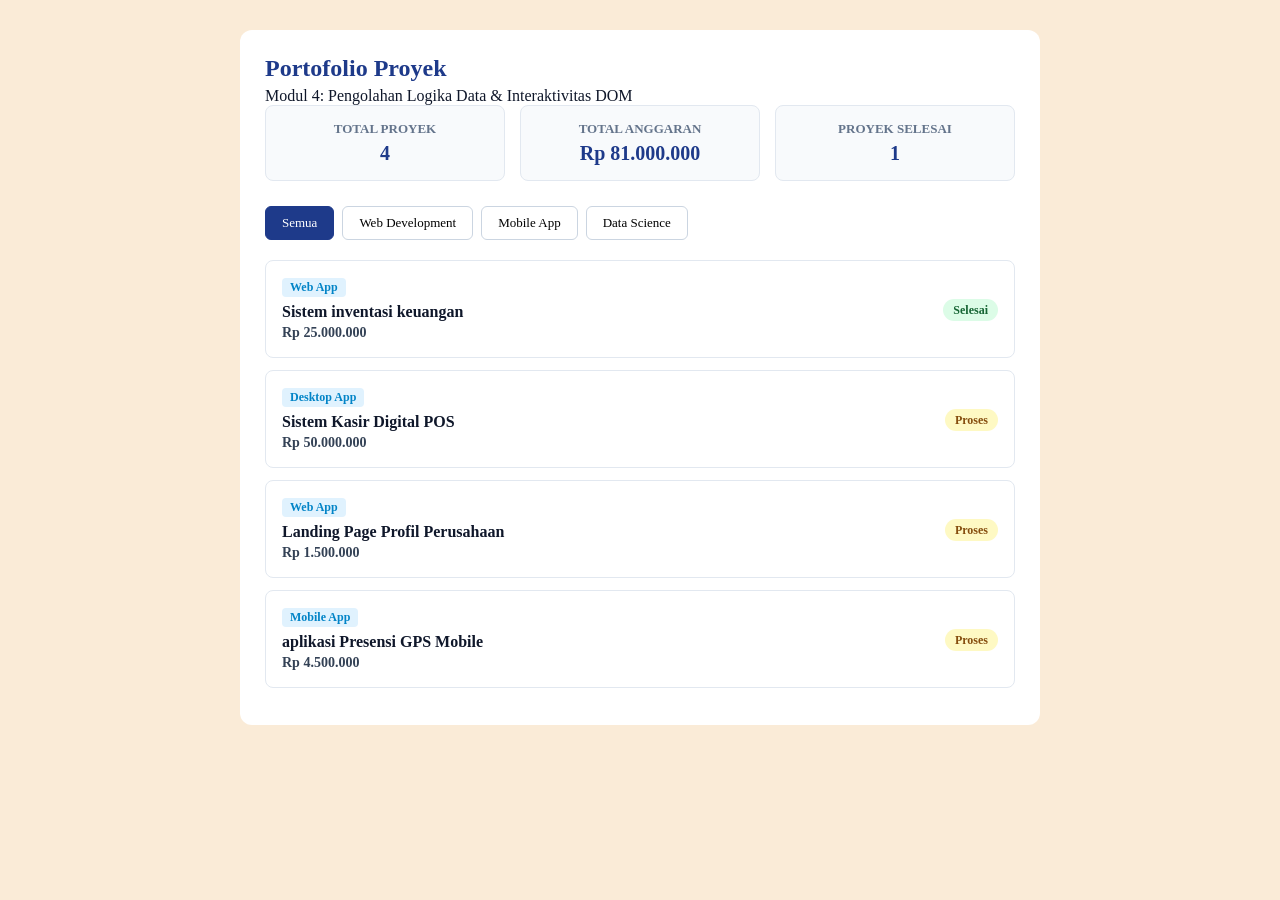
==== modul-4/index.html @ a642f45d "Menyelesaikan praktik modul 4 logika javascript & integrasi DOM" ====
<!doctype html>
<html lang="id">
  <head>
    <meta charset="UTF-8" />
    <meta name="viewport" content="width=device-width, initial-scale=1.0" />
    <title>Dashboard Portofolio Proyek - MOdul 4</title>
    <style>
      * {
        box-sizing: border-box;
        margin: 0;
        padding: 0;
        font-family: "Segoe UI", Tahoma, Geneva, sans-serifl;
      }
      body {
        background-color: antiquewhite;
        color: #0f172a;
        padding: 30px 15px;
      }
      .container {
        max-width: 800px;
        margin: 0 auto;
        background: #ffffff;
        border-radius: 12px;
        padding: 25px;
        box-shadow: 0 4px 6px rgbaa(0, 0, 0, 0.1);
      }
      h1 {
        color: #1e3a8a;
        font-size: 24px;
        margin-bottom: 5px;
      }
      p.subtitlle {
        color: #64748b;
        margin-bottom: 20px;
        font-size: 14px;
      }
      .stats-grid {
        display: grid;
        grid-template-columns: repeat(auto-fit, minmax(200px, 1fr));
        gap: 15px;
        margin-bottom: 25px;
      }
      .stat-card {
        background: #f8fafc;
        border: 1px solid #e2e8f0;
        border-radius: 8px;
        padding: 15px;
        text-align: center;
      }
      .stat-card h3 {
        font-size: 13px;
        color: #64748b;
        text-transform: uppercase;
        margin-bottom: 5px;
      }
      .stat-card p {
        font-size: 20px;
        font-weight: bold;
        color: #1e3a8a;
      }
      .filter-group {
        display: flex;
        gap: 8px;
        margin-bottom: 20px;
        flex-wrap: wrap;
      }
      .btn-filter {
        padding: 8px 16px;
        border: 1px solid #cbd5e1;
        background: #ffffff;
        border-radius: 6px;
        cursor: pointer;
        font-size: 13px;
        font-weight: 500;
        transition: all 0.2s;
      }
      .btn-filter.active,
      .btn-filter:hover {
        background: #1e3a8a;
        color: #ffffff;
        border-color: #1e3a8a;
      }
      .project-card {
        border: 1px solid #e2e8f0;
        border-radius: 8px;
        padding: 16px;
        margin-bottom: 12px;
        display: flex;
        justify-content: space-between;
        align-items: center;
        background: #ffffff;
        transition: transform 0.15s ease;
      }
      .project-card:hover {
        transform: translateY(-2px);
        box-shadow: 0 4px 6px rgba(0, 0, 0, 0.05);
      }
      .project-info h4 {
        font-size: 16px;
        color: #0f172a;
        margin-bottom: 4px;
      }
      .project-category {
        display: inline-block;
        font-size: 12px;
        color: #0284c7;
        background: #e0f2fe;
        padding: 2px 8px;
        border-radius: 4px;
        margin-bottom: 6px;
        font-weight: 600;
      }
      .project-budget {
        font-size: 14px;
        color: #334155;
        font-weight: 600;
      }
      .badge {
        padding: 4px 10px;
        border-radius: 20px;
        font-size: 12px;
        font-weight: 600;
      }
      .badge-success {
        background: #dcfce7;
        color: #166534;
      }
      .badge-pending {
        background: #fef9c3;
        color: #854d0e;
      }
    </style>
  </head>
  <body>
    <div class="container">
      <h1>Portofolio Proyek</h1>
      <p class="subtitle">
        Modul 4: Pengolahan Logika Data & Interaktivitas DOM
      </p>
      <!-- Kartu Ringkasan Statistik -->
      <div class="stats-grid">
        <div class="stat-card">
          <h3>Total Proyek</h3>
          <p id="stat-total-projects">0</p>
        </div>
        <div class="stat-card">
          <h3>Total Anggaran</h3>
          <p id="stat-total-budget">Rp 0</p>
        </div>
        <div class="stat-card">
          <h3>Proyek Selesai</h3>
          <p id="stat-completed-projects">0</p>
        </div>
      </div>
      <!-- Tombol Kategori -->
      <div class="filter-group">
        <button class="btn-filter active" data-category="all">Semua</button>
        <button class="btn-filter" data-category="Web Development">
          Web Development
        </button>
        <button class="btn-filter" data-category="Mobile App">
          Mobile App
        </button>
        <button class="btn-filter" data-category="Data Science">
          Data Science
        </button>
      </div>
      <!-- Daftar Proyek -->
      <div id="project-list"></div>
    </div>
    <script src="main.js"></script>
  </body>
</html>
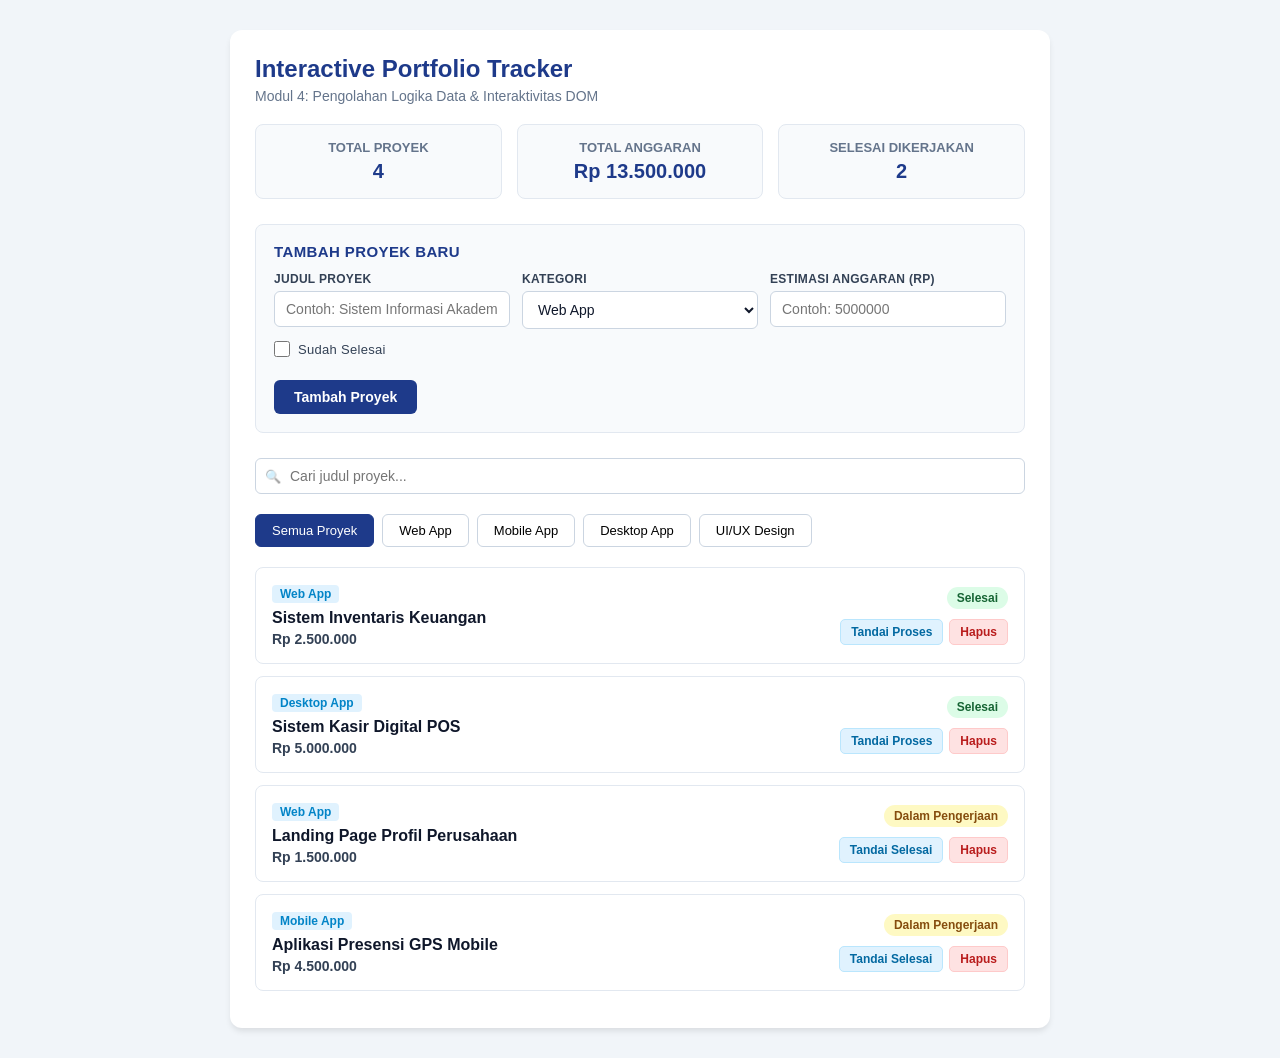
==== commit d3f2383f: "Menyelesaikan tugas manajemen portofolio interaktif" ====
--- a/modul-4/index.html
+++ b/modul-4/index.html
@@ -3,37 +3,47 @@
   <head>
     <meta charset="UTF-8" />
     <meta name="viewport" content="width=device-width, initial-scale=1.0" />
-    <title>Dashboard Portofolio Proyek - MOdul 4</title>
+    <title>Interactive Portfolio Tracker - Modul 4</title>
     <style>
       * {
         box-sizing: border-box;
         margin: 0;
         padding: 0;
-        font-family: "Segoe UI", Tahoma, Geneva, sans-serifl;
+        font-family: "Segoe UI", Tahoma, Geneva, sans-serif;
       }
       body {
-        background-color: antiquewhite;
+        background-color: #f1f5f9;
         color: #0f172a;
         padding: 30px 15px;
       }
       .container {
-        max-width: 800px;
+        max-width: 820px;
         margin: 0 auto;
         background: #ffffff;
         border-radius: 12px;
         padding: 25px;
-        box-shadow: 0 4px 6px rgbaa(0, 0, 0, 0.1);
+        box-shadow: 0 4px 6px -1px rgba(0, 0, 0, 0.1);
       }
       h1 {
         color: #1e3a8a;
         font-size: 24px;
         margin-bottom: 5px;
       }
-      p.subtitlle {
+      h2 {
+        color: #1e3a8a;
+        font-size: 15px;
+        font-weight: 600;
+        text-transform: uppercase;
+        letter-spacing: 0.4px;
+        margin-bottom: 12px;
+      }
+      p.subtitle {
         color: #64748b;
         margin-bottom: 20px;
         font-size: 14px;
       }
+
+      /* ===== Kartu Statistik ===== */
       .stats-grid {
         display: grid;
         grid-template-columns: repeat(auto-fit, minmax(200px, 1fr));
@@ -57,6 +67,137 @@
         font-size: 20px;
         font-weight: bold;
         color: #1e3a8a;
+      }
+
+      /* ===== Form Input Proyek ===== */
+      .form-section {
+        border: 1px solid #e2e8f0;
+        border-radius: 8px;
+        padding: 18px;
+        margin-bottom: 25px;
+        background: #f8fafc;
+      }
+      .form-grid {
+        display: grid;
+        grid-template-columns: repeat(auto-fit, minmax(200px, 1fr));
+        gap: 12px;
+      }
+      .form-field {
+        display: flex;
+        flex-direction: column;
+        gap: 5px;
+      }
+      .form-field label {
+        font-size: 12px;
+        font-weight: 600;
+        color: #334155;
+        text-transform: uppercase;
+        letter-spacing: 0.3px;
+      }
+      .form-field input[type="text"],
+      .form-field input[type="number"],
+      .form-field select {
+        padding: 9px 11px;
+        border: 1px solid #cbd5e1;
+        border-radius: 6px;
+        font-size: 14px;
+        color: #0f172a;
+        background: #ffffff;
+        outline: none;
+        transition: border-color 0.2s, box-shadow 0.2s;
+      }
+      .form-field input:focus,
+      .form-field select:focus {
+        border-color: #1e3a8a;
+        box-shadow: 0 0 0 3px rgba(30, 58, 138, 0.12);
+      }
+      .form-check {
+        flex-direction: row;
+        align-items: center;
+        gap: 8px;
+        padding-bottom: 9px;
+      }
+      .form-check input {
+        width: 16px;
+        height: 16px;
+        accent-color: #1e3a8a;
+        cursor: pointer;
+      }
+      .form-check label {
+        text-transform: none;
+        font-size: 13px;
+        font-weight: 500;
+        cursor: pointer;
+      }
+      .form-actions {
+        display: flex;
+        align-items: center;
+        gap: 12px;
+        margin-top: 14px;
+        flex-wrap: wrap;
+      }
+      .btn-submit {
+        padding: 9px 20px;
+        background: #1e3a8a;
+        color: #ffffff;
+        border: none;
+        border-radius: 6px;
+        font-size: 14px;
+        font-weight: 600;
+        cursor: pointer;
+        transition: background 0.2s, transform 0.1s;
+      }
+      .btn-submit:hover {
+        background: #172554;
+      }
+      .btn-submit:active {
+        transform: scale(0.98);
+      }
+      .form-message {
+        font-size: 13px;
+        font-weight: 500;
+        min-height: 18px;
+      }
+      .form-message.error {
+        color: #b91c1c;
+      }
+      .form-message.success {
+        color: #15803d;
+      }
+
+      /* ===== Pencarian & Filter ===== */
+      .toolbar {
+        display: flex;
+        gap: 10px;
+        flex-wrap: wrap;
+        align-items: center;
+        margin-bottom: 20px;
+      }
+      .search-box {
+        flex: 1 1 240px;
+        position: relative;
+      }
+      .search-box input {
+        width: 100%;
+        padding: 9px 11px 9px 34px;
+        border: 1px solid #cbd5e1;
+        border-radius: 6px;
+        font-size: 14px;
+        outline: none;
+        transition: border-color 0.2s, box-shadow 0.2s;
+      }
+      .search-box input:focus {
+        border-color: #1e3a8a;
+        box-shadow: 0 0 0 3px rgba(30, 58, 138, 0.12);
+      }
+      .search-box::before {
+        content: "\1F50D";
+        position: absolute;
+        left: 10px;
+        top: 50%;
+        transform: translateY(-50%);
+        font-size: 13px;
+        opacity: 0.6;
       }
       .filter-group {
         display: flex;
@@ -80,6 +221,8 @@
         color: #ffffff;
         border-color: #1e3a8a;
       }
+
+      /* ===== Kartu Proyek ===== */
       .project-card {
         border: 1px solid #e2e8f0;
         border-radius: 8px;
@@ -88,8 +231,9 @@
         display: flex;
         justify-content: space-between;
         align-items: center;
+        gap: 12px;
         background: #ffffff;
-        transition: transform 0.15s ease;
+        transition: transform 0.15s ease, box-shadow 0.15s ease;
       }
       .project-card:hover {
         transform: translateY(-2px);
@@ -115,11 +259,18 @@
         color: #334155;
         font-weight: 600;
       }
+      .project-side {
+        display: flex;
+        flex-direction: column;
+        align-items: flex-end;
+        gap: 10px;
+      }
       .badge {
         padding: 4px 10px;
         border-radius: 20px;
         font-size: 12px;
         font-weight: 600;
+        white-space: nowrap;
       }
       .badge-success {
         background: #dcfce7;
@@ -128,15 +279,71 @@
       .badge-pending {
         background: #fef9c3;
         color: #854d0e;
+      }
+      .card-actions {
+        display: flex;
+        gap: 6px;
+        flex-wrap: wrap;
+        justify-content: flex-end;
+      }
+      .btn-action {
+        padding: 5px 10px;
+        border-radius: 5px;
+        font-size: 12px;
+        font-weight: 600;
+        cursor: pointer;
+        border: 1px solid transparent;
+        transition: background 0.2s, color 0.2s;
+      }
+      .btn-toggle {
+        background: #e0f2fe;
+        color: #0369a1;
+        border-color: #bae6fd;
+      }
+      .btn-toggle:hover {
+        background: #0284c7;
+        color: #ffffff;
+      }
+      .btn-delete {
+        background: #fee2e2;
+        color: #b91c1c;
+        border-color: #fecaca;
+      }
+      .btn-delete:hover {
+        background: #dc2626;
+        color: #ffffff;
+      }
+      .empty-state {
+        text-align: center;
+        color: #64748b;
+        padding: 24px;
+        font-size: 14px;
+        border: 1px dashed #cbd5e1;
+        border-radius: 8px;
+      }
+
+      @media (max-width: 520px) {
+        .project-card {
+          flex-direction: column;
+          align-items: flex-start;
+        }
+        .project-side {
+          align-items: flex-start;
+          width: 100%;
+        }
+        .card-actions {
+          justify-content: flex-start;
+        }
       }
     </style>
   </head>
   <body>
     <div class="container">
-      <h1>Portofolio Proyek</h1>
+      <h1>Interactive Portfolio Tracker</h1>
       <p class="subtitle">
-        Modul 4: Pengolahan Logika Data & Interaktivitas DOM
+        Modul 4: Pengolahan Logika Data &amp; Interaktivitas DOM
       </p>
+
       <!-- Kartu Ringkasan Statistik -->
       <div class="stats-grid">
         <div class="stat-card">
@@ -148,26 +355,91 @@
           <p id="stat-total-budget">Rp 0</p>
         </div>
         <div class="stat-card">
-          <h3>Proyek Selesai</h3>
+          <h3>Selesai Dikerjakan</h3>
           <p id="stat-completed-projects">0</p>
         </div>
       </div>
-      <!-- Tombol Kategori -->
+
+      <!-- Formulir Input Proyek -->
+      <section class="form-section">
+        <h2>Tambah Proyek Baru</h2>
+        <form id="project-form" novalidate>
+          <div class="form-grid">
+            <div class="form-field">
+              <label for="input-title">Judul Proyek</label>
+              <input
+                type="text"
+                id="input-title"
+                name="title"
+                placeholder="Contoh: Sistem Informasi Akademik"
+                autocomplete="off"
+              />
+            </div>
+            <div class="form-field">
+              <label for="input-category">Kategori</label>
+              <select id="input-category" name="category">
+                <option value="Web App">Web App</option>
+                <option value="Mobile App">Mobile App</option>
+                <option value="Desktop App">Desktop App</option>
+                <option value="UI/UX Design">UI/UX Design</option>
+              </select>
+            </div>
+            <div class="form-field">
+              <label for="input-budget">Estimasi Anggaran (Rp)</label>
+              <input
+                type="number"
+                id="input-budget"
+                name="budget"
+                placeholder="Contoh: 5000000"
+                min="0"
+                step="1000"
+              />
+            </div>
+            <div class="form-field form-check">
+              <input type="checkbox" id="input-completed" name="completed" />
+              <label for="input-completed">Sudah Selesai</label>
+            </div>
+          </div>
+          <div class="form-actions">
+            <button type="submit" class="btn-submit">Tambah Proyek</button>
+            <span id="form-message" class="form-message" role="status"></span>
+          </div>
+        </form>
+      </section>
+
+      <!-- Pencarian Real-Time -->
+      <div class="toolbar">
+        <div class="search-box">
+          <input
+            type="text"
+            id="search-input"
+            placeholder="Cari judul proyek..."
+            autocomplete="off"
+          />
+        </div>
+      </div>
+
+      <!-- Tombol Filter Kategori -->
       <div class="filter-group">
-        <button class="btn-filter active" data-category="all">Semua</button>
-        <button class="btn-filter" data-category="Web Development">
-          Web Development
+        <button class="btn-filter active" data-category="all">
+          Semua Proyek
         </button>
+        <button class="btn-filter" data-category="Web App">Web App</button>
         <button class="btn-filter" data-category="Mobile App">
           Mobile App
         </button>
-        <button class="btn-filter" data-category="Data Science">
-          Data Science
+        <button class="btn-filter" data-category="Desktop App">
+          Desktop App
+        </button>
+        <button class="btn-filter" data-category="UI/UX Design">
+          UI/UX Design
         </button>
       </div>
-      <!-- Daftar Proyek -->
+
+      <!-- Kontainer Daftar Proyek -->
       <div id="project-list"></div>
     </div>
+
     <script src="main.js"></script>
   </body>
 </html>
